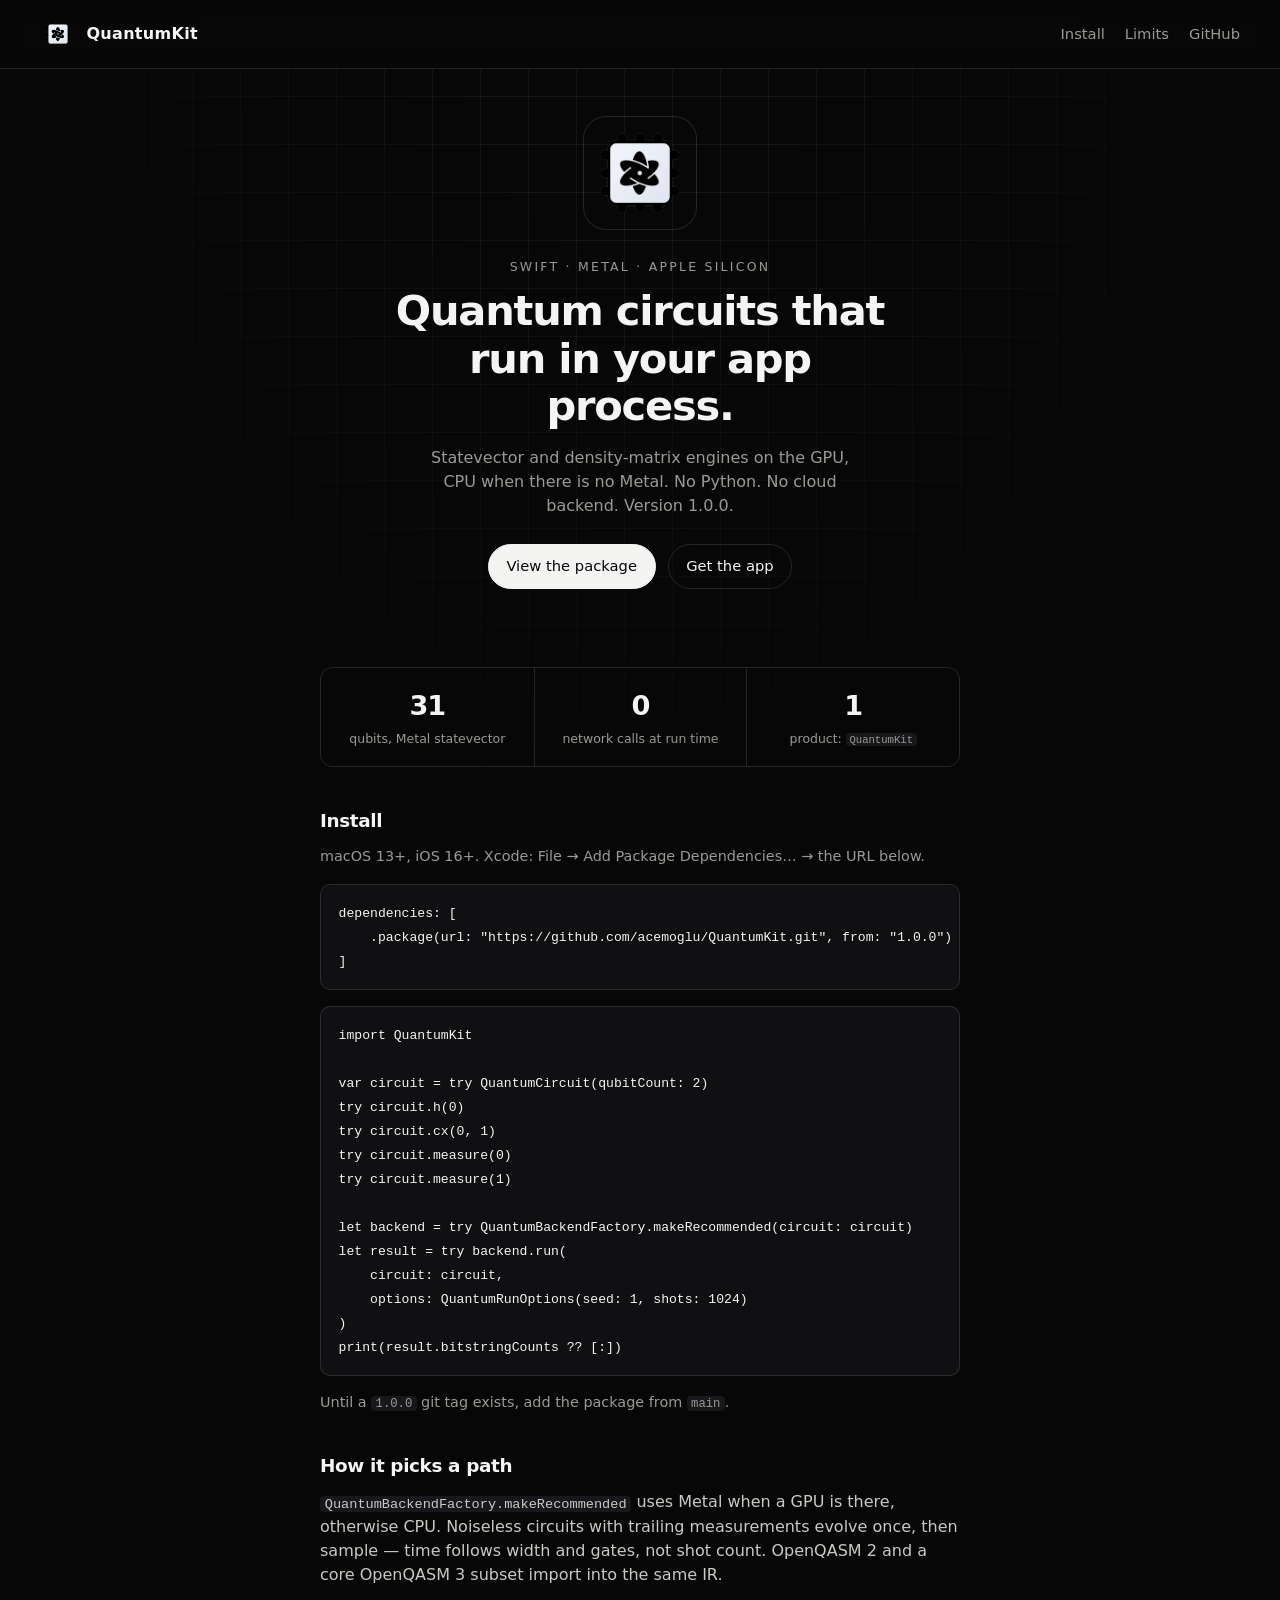
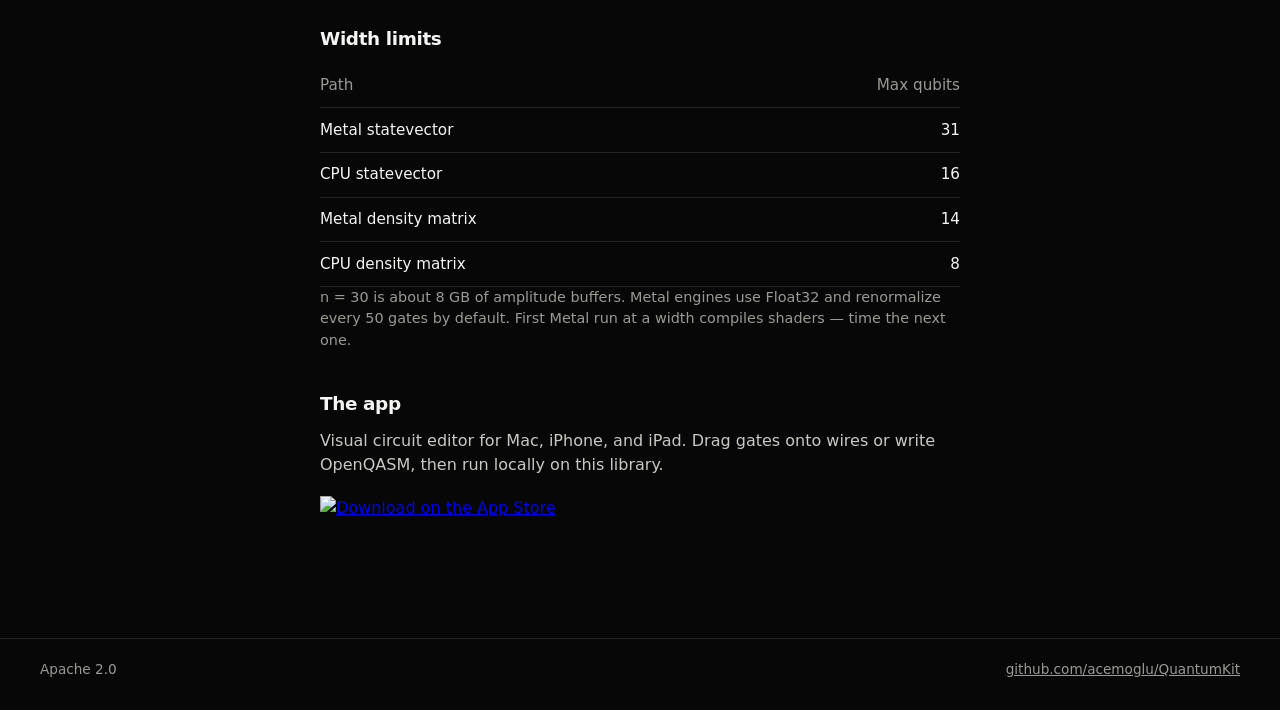
==== docs/index.html @ 51d2417f "Add a GitHub Pages landing site for QuantumKit. Co-authored-by: Cursor <cursoragent@cursor.com>" ====
<!DOCTYPE html>
<html lang="en">
<head>
  <meta charset="utf-8">
  <meta name="viewport" content="width=device-width, initial-scale=1">
  <title>QuantumKit — on-device quantum simulation for Apple silicon</title>
  <meta name="description" content="Swift package for on-device quantum circuit simulation on Apple silicon. Metal statevector and density-matrix engines, CPU fallback. No Python, no cloud.">
  <link rel="canonical" href="https://acemoglu.github.io/QuantumKit/">
  <link rel="icon" type="image/png" href="assets/favicon.png">
  <link rel="apple-touch-icon" href="assets/apple-touch-icon.png">
  <meta property="og:title" content="QuantumKit">
  <meta property="og:description" content="On-device quantum circuit simulation for Apple silicon. Swift. Metal. No cloud.">
  <meta property="og:image" content="https://acemoglu.github.io/QuantumKit/assets/logo.png">
  <meta property="og:url" content="https://acemoglu.github.io/QuantumKit/">
  <link rel="stylesheet" href="styles.css">
</head>
<body>
  <div class="grid" aria-hidden="true"></div>

  <header class="top">
    <a class="brand" href="./">
      <img src="assets/logo.png" width="36" height="36" alt="">
      <span>QuantumKit</span>
    </a>
    <nav>
      <a href="#install">Install</a>
      <a href="#limits">Limits</a>
      <a href="https://github.com/acemoglu/QuantumKit">GitHub</a>
    </nav>
  </header>

  <main>
    <section class="hero">
      <img class="mark" src="assets/logo.png" width="112" height="112" alt="QuantumKit">
      <p class="kicker">Swift · Metal · Apple silicon</p>
      <h1>Quantum circuits that run in your app process.</h1>
      <p class="lede">
        Statevector and density-matrix engines on the GPU, CPU when there is no Metal.
        No Python. No cloud backend. Version 1.0.0.
      </p>
      <div class="cta">
        <a class="btn primary" href="https://github.com/acemoglu/QuantumKit">View the package</a>
        <a class="btn" href="https://apps.apple.com/app/quantumkit">Get the app</a>
      </div>
    </section>

    <section class="facts" aria-label="Facts">
      <article>
        <span class="num">31</span>
        <span class="lbl">qubits, Metal statevector</span>
      </article>
      <article>
        <span class="num">0</span>
        <span class="lbl">network calls at run time</span>
      </article>
      <article>
        <span class="num">1</span>
        <span class="lbl">product: <code>QuantumKit</code></span>
      </article>
    </section>

    <section id="install">
      <h2>Install</h2>
      <p class="note">macOS 13+, iOS 16+. Xcode: File → Add Package Dependencies… → the URL below.</p>
      <pre><code>dependencies: [
    .package(url: "https://github.com/acemoglu/QuantumKit.git", from: "1.0.0")
]</code></pre>
      <pre><code>import QuantumKit

var circuit = try QuantumCircuit(qubitCount: 2)
try circuit.h(0)
try circuit.cx(0, 1)
try circuit.measure(0)
try circuit.measure(1)

let backend = try QuantumBackendFactory.makeRecommended(circuit: circuit)
let result = try backend.run(
    circuit: circuit,
    options: QuantumRunOptions(seed: 1, shots: 1024)
)
print(result.bitstringCounts ?? [:])</code></pre>
      <p class="note">Until a <code>1.0.0</code> git tag exists, add the package from <code>main</code>.</p>
    </section>

    <section>
      <h2>How it picks a path</h2>
      <p>
        <code>QuantumBackendFactory.makeRecommended</code> uses Metal when a GPU is there, otherwise CPU.
        Noiseless circuits with trailing measurements evolve once, then sample — time follows width and gates, not shot count.
        OpenQASM 2 and a core OpenQASM 3 subset import into the same IR.
      </p>
    </section>

    <section id="limits">
      <h2>Width limits</h2>
      <table>
        <thead>
          <tr><th>Path</th><th>Max qubits</th></tr>
        </thead>
        <tbody>
          <tr><td>Metal statevector</td><td>31</td></tr>
          <tr><td>CPU statevector</td><td>16</td></tr>
          <tr><td>Metal density matrix</td><td>14</td></tr>
          <tr><td>CPU density matrix</td><td>8</td></tr>
        </tbody>
      </table>
      <p class="note">
        n = 30 is about 8&nbsp;GB of amplitude buffers. Metal engines use Float32 and renormalize every 50 gates by default.
        First Metal run at a width compiles shaders — time the next one.
      </p>
    </section>

    <section class="app">
      <h2>The app</h2>
      <p>
        Visual circuit editor for Mac, iPhone, and iPad. Drag gates onto wires or write OpenQASM, then run locally on this library.
      </p>
      <a class="store" href="https://apps.apple.com/app/quantumkit">
        <img src="https://developer.apple.com/assets/elements/badges/download-on-the-app-store.svg" width="160" height="54" alt="Download on the App Store">
      </a>
    </section>
  </main>

  <footer>
    <span>Apache 2.0</span>
    <a href="https://github.com/acemoglu/QuantumKit">github.com/acemoglu/QuantumKit</a>
  </footer>
</body>
</html>
---- docs/styles.css ----
:root {
  --bg: #070708;
  --fg: #f4f4f2;
  --mute: #9a9a94;
  --line: rgba(255, 255, 255, 0.12);
  --pad: clamp(1.25rem, 4vw, 2.5rem);
}

* { box-sizing: border-box; }

html { scroll-behavior: smooth; }

body {
  margin: 0;
  min-height: 100vh;
  color: var(--fg);
  background: var(--bg);
  font: 16px/1.5 ui-sans-serif, system-ui, -apple-system, "Segoe UI", sans-serif;
}

.grid {
  position: fixed;
  inset: 0;
  pointer-events: none;
  background-image:
    linear-gradient(var(--line) 1px, transparent 1px),
    linear-gradient(90deg, var(--line) 1px, transparent 1px);
  background-size: 48px 48px;
  mask-image: radial-gradient(ellipse at 50% 0%, black 20%, transparent 70%);
  opacity: 0.45;
}

.top {
  position: relative;
  display: flex;
  align-items: center;
  justify-content: space-between;
  gap: 1rem;
  padding: 1rem var(--pad);
  border-bottom: 1px solid var(--line);
  background: rgba(7, 7, 8, 0.86);
  backdrop-filter: blur(12px);
}

.brand {
  display: flex;
  align-items: center;
  gap: 0.65rem;
  color: var(--fg);
  text-decoration: none;
  font-weight: 600;
  letter-spacing: 0.02em;
}

.brand img {
  border-radius: 8px;
}

nav {
  display: flex;
  gap: 1.25rem;
}

nav a {
  color: var(--mute);
  text-decoration: none;
  font-size: 0.92rem;
}

nav a:hover { color: var(--fg); }

main {
  position: relative;
  max-width: 720px;
  margin: 0 auto;
  padding: 3rem var(--pad) 5rem;
}

.hero {
  text-align: center;
  padding-bottom: 2.5rem;
}

.mark {
  border-radius: 22px;
  box-shadow: 0 0 0 1px var(--line);
}

.kicker {
  margin: 1.4rem 0 0.6rem;
  color: var(--mute);
  font-size: 0.78rem;
  letter-spacing: 0.18em;
  text-transform: uppercase;
}

h1 {
  margin: 0 auto;
  max-width: 18ch;
  font-size: clamp(1.85rem, 4.5vw, 2.6rem);
  line-height: 1.15;
  font-weight: 600;
  letter-spacing: -0.03em;
}

.lede {
  margin: 1rem auto 0;
  max-width: 42ch;
  color: var(--mute);
}

.cta {
  display: flex;
  flex-wrap: wrap;
  justify-content: center;
  gap: 0.75rem;
  margin-top: 1.6rem;
}

.btn {
  display: inline-flex;
  align-items: center;
  justify-content: center;
  padding: 0.65rem 1.1rem;
  border: 1px solid var(--line);
  border-radius: 999px;
  color: var(--fg);
  text-decoration: none;
  font-size: 0.92rem;
}

.btn.primary {
  background: var(--fg);
  color: var(--bg);
  border-color: var(--fg);
}

.btn:hover { filter: brightness(1.08); }

.facts {
  display: grid;
  grid-template-columns: repeat(3, 1fr);
  gap: 0;
  margin: 0.5rem 0 2.5rem;
  border: 1px solid var(--line);
  border-radius: 12px;
  overflow: hidden;
}

.facts article {
  padding: 1.1rem 1rem;
  text-align: center;
}

.facts article + article {
  border-left: 1px solid var(--line);
}

.num {
  display: block;
  font-size: 1.7rem;
  font-weight: 600;
  font-variant-numeric: tabular-nums;
  letter-spacing: -0.04em;
}

.lbl {
  display: block;
  margin-top: 0.2rem;
  color: var(--mute);
  font-size: 0.78rem;
}

section { margin-bottom: 2.4rem; }

h2 {
  margin: 0 0 0.7rem;
  font-size: 1.15rem;
  letter-spacing: -0.02em;
}

p { margin: 0 0 0.8rem; color: #c9c9c3; }

.note { color: var(--mute); font-size: 0.9rem; }

pre {
  overflow-x: auto;
  padding: 1rem 1.1rem;
  border: 1px solid var(--line);
  border-radius: 10px;
  background: #101012;
}

pre + pre { margin-top: 0.75rem; }

code {
  font-family: ui-monospace, "SF Mono", Menlo, Consolas, monospace;
  font-size: 0.82rem;
}

p code, .lbl code, .note code {
  padding: 0.05em 0.35em;
  border-radius: 4px;
  background: #18181c;
  font-size: 0.85em;
}

table {
  width: 100%;
  border-collapse: collapse;
  font-size: 0.95rem;
}

th, td {
  padding: 0.65rem 0;
  border-bottom: 1px solid var(--line);
  text-align: left;
}

td:last-child, th:last-child {
  text-align: right;
  font-variant-numeric: tabular-nums;
}

th { color: var(--mute); font-weight: 500; }

.app .store { display: inline-block; margin-top: 0.4rem; }

footer {
  position: relative;
  display: flex;
  flex-wrap: wrap;
  justify-content: space-between;
  gap: 0.5rem 1.5rem;
  padding: 1.2rem var(--pad) 2rem;
  border-top: 1px solid var(--line);
  color: var(--mute);
  font-size: 0.85rem;
}

footer a { color: var(--mute); }

@media (max-width: 640px) {
  .facts { grid-template-columns: 1fr; }
  .facts article + article { border-left: 0; border-top: 1px solid var(--line); }
  nav { display: none; }
}
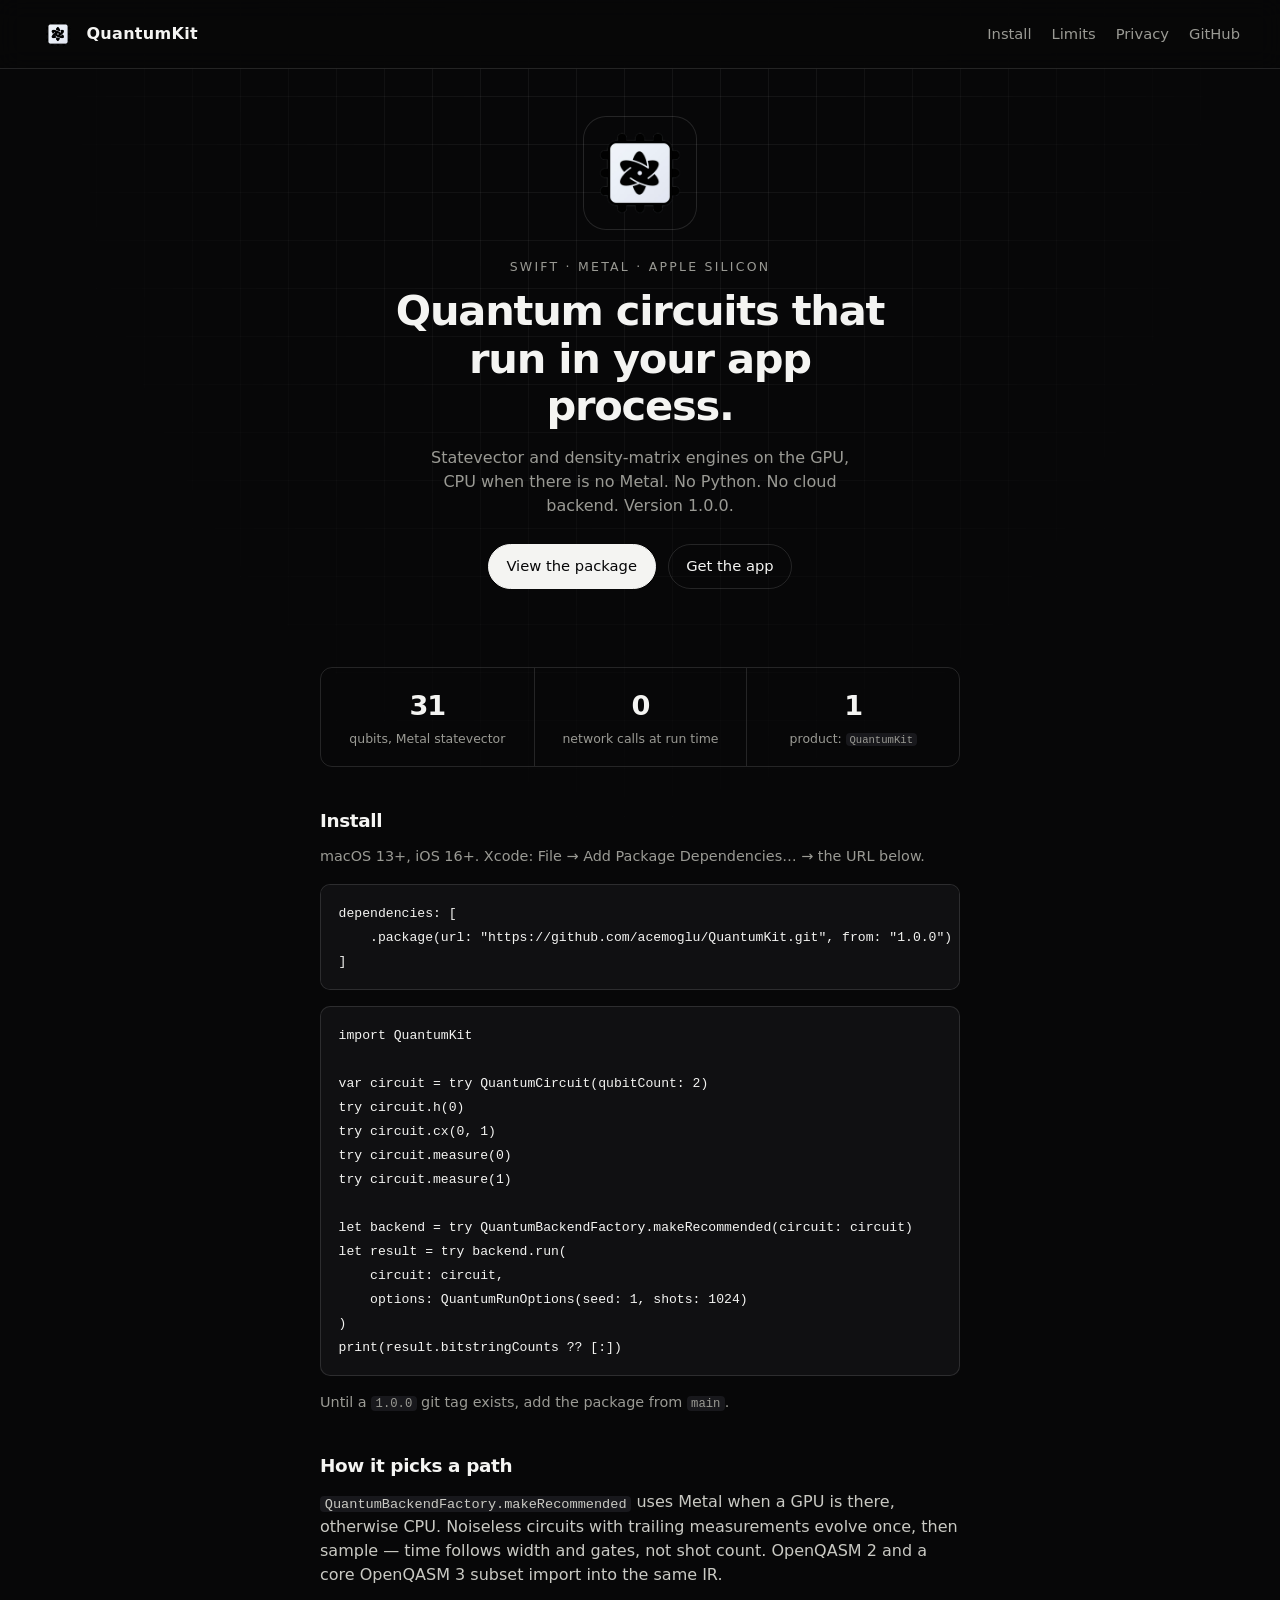
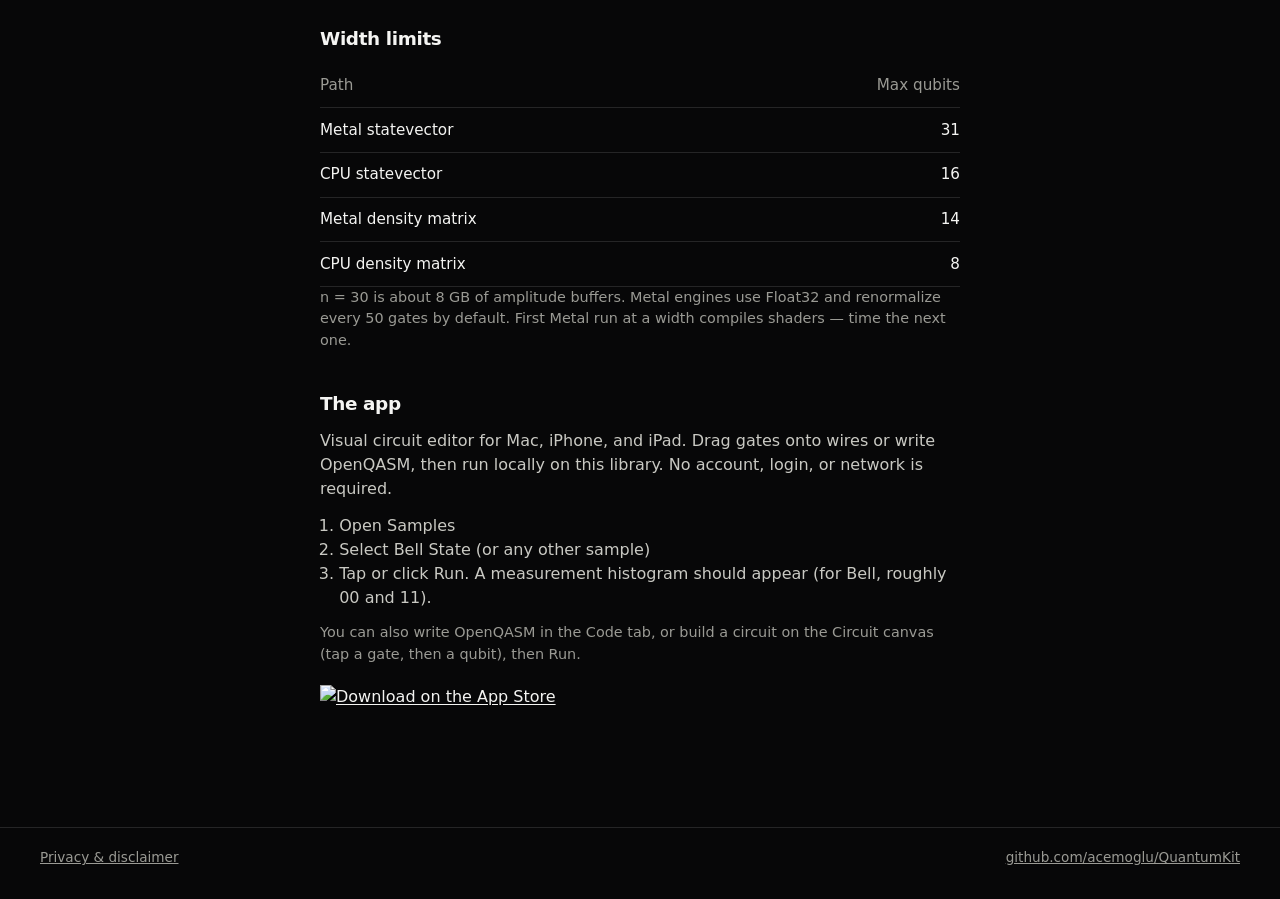
==== commit 04ce0242: "Add a privacy policy and simulator disclaimer to the site. Co-authored-by: Cursor <cursoragent@curso" ====
--- a/docs/index.html
+++ b/docs/index.html
@@ -12,7 +12,7 @@
   <meta property="og:description" content="On-device quantum circuit simulation for Apple silicon. Swift. Metal. No cloud.">
   <meta property="og:image" content="https://acemoglu.github.io/QuantumKit/assets/logo.png">
   <meta property="og:url" content="https://acemoglu.github.io/QuantumKit/">
-  <link rel="stylesheet" href="styles.css">
+  <link rel="stylesheet" href="styles.css?v=3">
 </head>
 <body>
   <div class="grid" aria-hidden="true"></div>
@@ -25,6 +25,7 @@
     <nav>
       <a href="#install">Install</a>
       <a href="#limits">Limits</a>
+      <a href="privacy.html">Privacy</a>
       <a href="https://github.com/acemoglu/QuantumKit">GitHub</a>
     </nav>
   </header>
@@ -114,6 +115,15 @@
       <h2>The app</h2>
       <p>
         Visual circuit editor for Mac, iPhone, and iPad. Drag gates onto wires or write OpenQASM, then run locally on this library.
+        No account, login, or network is required.
+      </p>
+      <ol>
+        <li>Open Samples</li>
+        <li>Select Bell State (or any other sample)</li>
+        <li>Tap or click Run. A measurement histogram should appear (for Bell, roughly 00 and 11).</li>
+      </ol>
+      <p class="note">
+        You can also write OpenQASM in the Code tab, or build a circuit on the Circuit canvas (tap a gate, then a qubit), then Run.
       </p>
       <a class="store" href="https://apps.apple.com/app/quantumkit">
         <img src="https://developer.apple.com/assets/elements/badges/download-on-the-app-store.svg" width="160" height="54" alt="Download on the App Store">
@@ -122,7 +132,7 @@
   </main>
 
   <footer>
-    <span>Apache 2.0</span>
+    <a href="privacy.html">Privacy &amp; disclaimer</a>
     <a href="https://github.com/acemoglu/QuantumKit">github.com/acemoglu/QuantumKit</a>
   </footer>
 </body>
--- a/docs/styles.css
+++ b/docs/styles.css
@@ -86,7 +86,7 @@
   box-shadow: 0 0 0 1px var(--line);
 }
 
-.kicker {
+.hero .kicker {
   margin: 1.4rem 0 0.6rem;
   color: var(--mute);
   font-size: 0.78rem;
@@ -95,15 +95,90 @@
 }
 
 h1 {
+  margin: 0;
+  font-size: 1.75rem;
+  line-height: 1.2;
+  font-weight: 600;
+  letter-spacing: -0.03em;
+}
+
+.hero h1 {
   margin: 0 auto;
   max-width: 18ch;
   font-size: clamp(1.85rem, 4.5vw, 2.6rem);
   line-height: 1.15;
-  font-weight: 600;
-  letter-spacing: -0.03em;
-}
-
-.lede {
+}
+
+.legal .grid {
+  opacity: 0.18;
+  mask-image: linear-gradient(black, transparent 55%);
+}
+
+.doc {
+  max-width: 38rem;
+}
+
+.doc-head {
+  margin: 0 0 2.25rem;
+  padding: 0 0 1.5rem;
+  border-bottom: 1px solid var(--line);
+}
+
+.doc-head .doc-label,
+.doc-head h1,
+.doc-head .doc-meta {
+  display: block;
+  width: 100%;
+  max-width: none;
+  margin: 0;
+  padding: 0;
+  text-align: left;
+}
+
+.doc-head .doc-label {
+  margin-bottom: 0.85rem;
+  color: var(--mute);
+  font-size: 0.72rem;
+  font-weight: 500;
+  letter-spacing: 0.12em;
+  text-transform: uppercase;
+}
+
+.doc-head h1 {
+  margin-bottom: 0.85rem;
+  font-size: 1.65rem;
+  letter-spacing: -0.02em;
+}
+
+.doc-head .doc-meta {
+  color: var(--mute);
+  font-size: 0.95rem;
+  line-height: 1.5;
+}
+
+.doc section {
+  margin-bottom: 1.85rem;
+}
+
+.doc h2 {
+  margin: 0 0 0.55rem;
+  font-size: 1.02rem;
+}
+
+.doc p {
+  margin: 0 0 0.7rem;
+  line-height: 1.65;
+}
+
+.doc p:last-child {
+  margin-bottom: 0;
+}
+
+nav a[aria-current="page"] {
+  color: var(--fg);
+}
+
+.hero .lede {
   margin: 1rem auto 0;
   max-width: 42ch;
   color: var(--mute);
@@ -226,6 +301,18 @@
 
 .app .store { display: inline-block; margin-top: 0.4rem; }
 
+ol {
+  margin: 0 0 0.8rem;
+  padding-left: 1.2rem;
+  color: #c9c9c3;
+}
+
+main a {
+  color: var(--fg);
+  text-decoration: underline;
+  text-underline-offset: 0.15em;
+}
+
 footer {
   position: relative;
   display: flex;
@@ -243,5 +330,5 @@
 @media (max-width: 640px) {
   .facts { grid-template-columns: 1fr; }
   .facts article + article { border-left: 0; border-top: 1px solid var(--line); }
-  nav { display: none; }
-}
+  nav { gap: 0.85rem; }
+}
